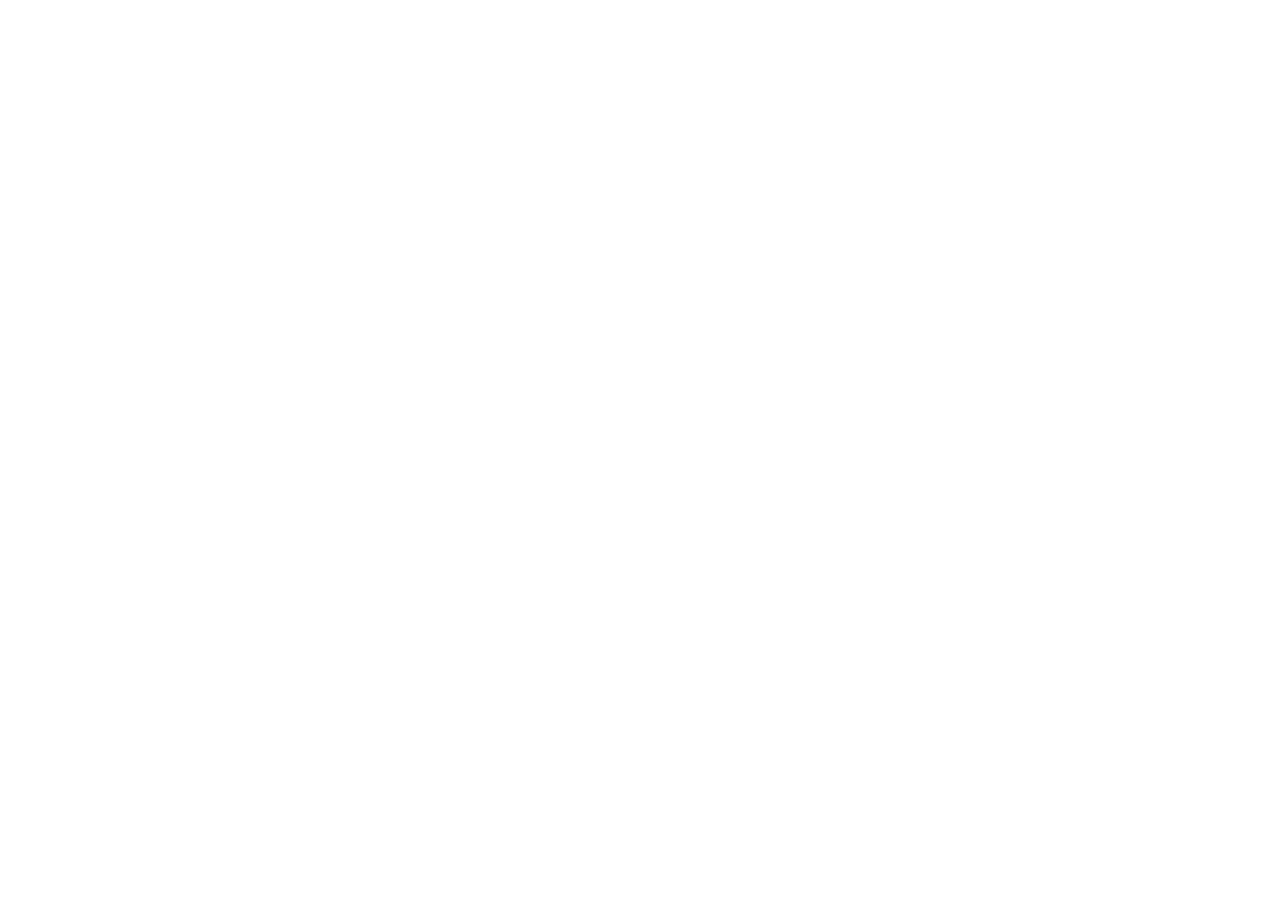
==== index.html @ 3b73e6c7 "Criando arquivos principais" ====
<!DOCTYPE html>
<html lang="ot-br">
  <head>
    <meta charset="UTF-8" />
    <meta name="viewport" content="width=device-width, initial-scale=1.0" />
    <title>Document</title>
  </head>
  <body>

    
    <script src="script.js"></script>
  </body>
</html>
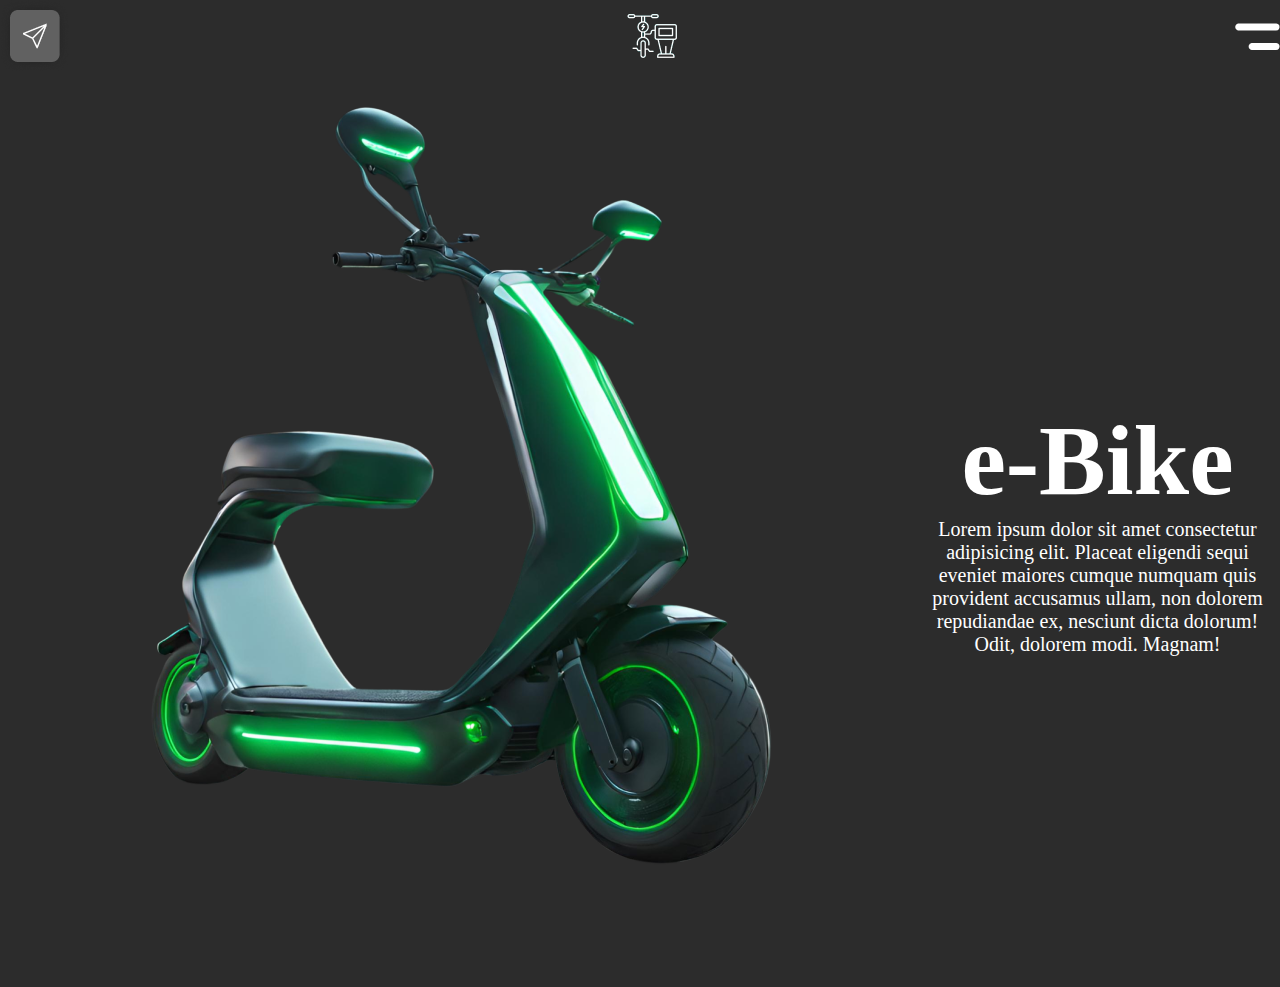
==== commit 7962bd75: "Adicionando css e js basico" ====
--- a/index.html
+++ b/index.html
@@ -4,10 +4,38 @@
     <meta charset="UTF-8" />
     <meta name="viewport" content="width=device-width, initial-scale=1.0" />
     <title>Document</title>
+    <link rel="stylesheet" href="css/style.css" />
   </head>
   <body>
+    <header>
+      <nav>
+        <div class="nav__img">
+          <img src="img/nav1.png" alt="" />
+          <img src="img/nav2.png" alt="" />
+          <img src="img/nav3.png" alt="" />
+        </div>
+      </nav>
+    </header>
+    <main>
+      <div class="conteudo">
+        <section id="banner">
+          <div class="container">
+            <img id="banner__img" />
+          </div>
+        </section>
+        <div class="texto">
+          <h1 class="h1">e-Bike</h1>
+          <p class="p">
+            Lorem ipsum dolor sit amet consectetur adipisicing elit. Placeat
+            eligendi sequi eveniet maiores cumque numquam quis provident
+            accusamus ullam, non dolorem repudiandae ex, nesciunt dicta dolorum!
+            Odit, dolorem modi. Magnam!
+          </p>
+        </div>
+      </div>
+    </main>
 
-    
+    <footer></footer>
     <script src="script.js"></script>
   </body>
 </html>
--- a/css/style.css
+++ b/css/style.css
@@ -0,0 +1,37 @@
+* {
+  padding: 0;
+  margin: 0;
+  box-sizing: border-box;
+}
+
+body {
+  background-color: rgb(44, 44, 44);
+}
+.nav__img {
+  display: flex;
+  justify-content: space-between;
+  align-items: center;
+}
+.conteudo {
+  display: flex;
+  justify-content: center;
+  align-items: center;
+}
+.main__img {
+  width: 50vw;
+  height: auto;
+}
+.texto {
+  margin-left: 20px; /* Espaço entre a imagem e o texto */
+}
+
+.h1 {
+  text-align: center;
+  color: white;
+  font-size: 100px;
+}
+.p {
+  text-align: center;
+  color: white;
+  font-size: 20px;
+}
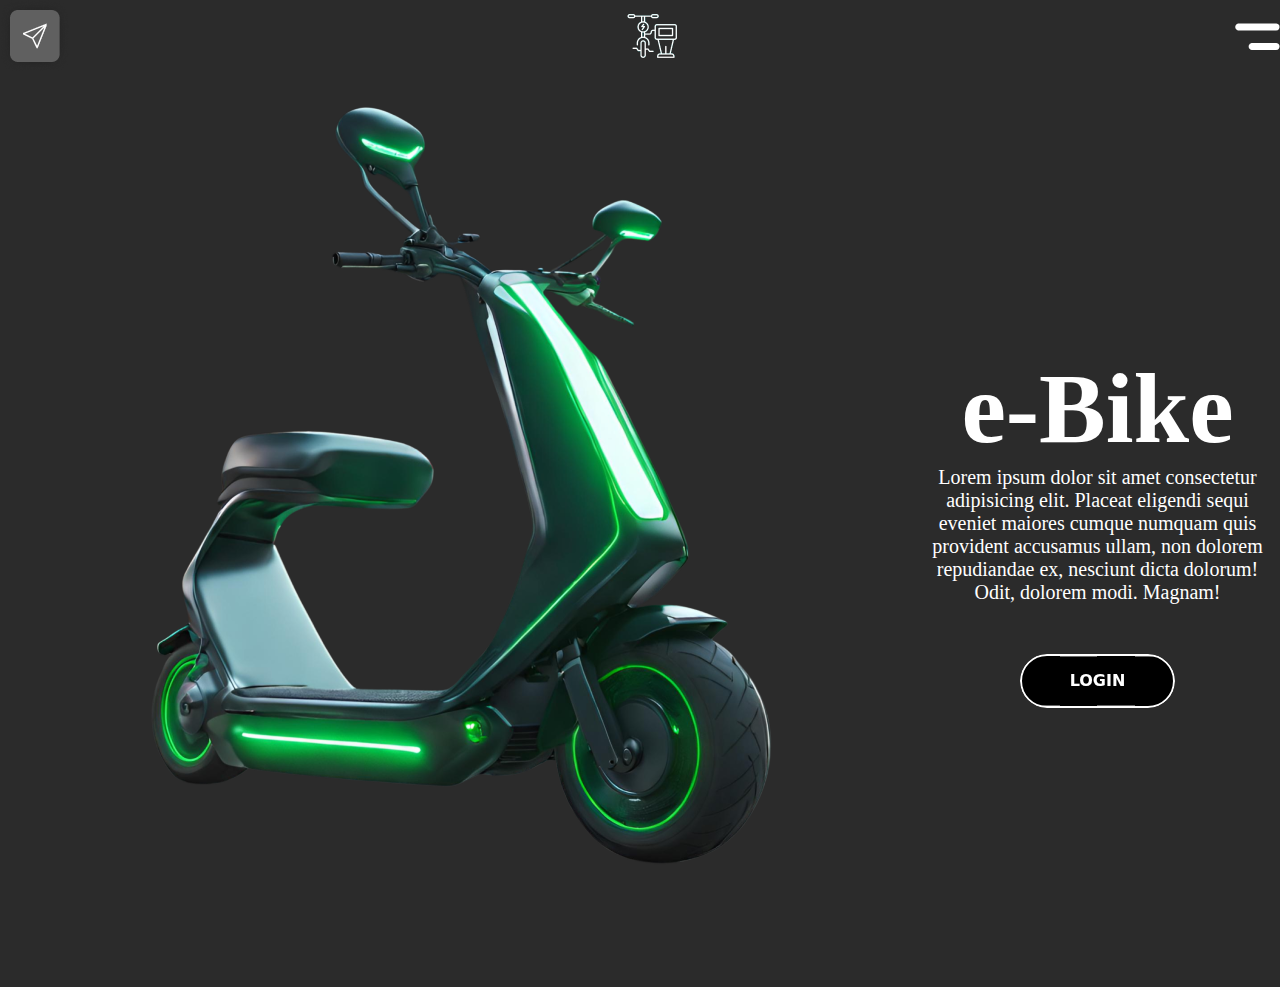
==== commit 80ac1c13: "Criando botões, acesso ao login, criando alart(comentado para nao aparecer toda hora)" ====
--- a/index.html
+++ b/index.html
@@ -12,7 +12,7 @@
         <div class="nav__img">
           <img src="img/nav1.png" alt="" />
           <img src="img/nav2.png" alt="" />
-          <img src="img/nav3.png" alt="" />
+          <img src="img/nav3.png" class="mudar_cor" alt="" />
         </div>
       </nav>
     </header>
@@ -31,6 +31,11 @@
             accusamus ullam, non dolorem repudiandae ex, nesciunt dicta dolorum!
             Odit, dolorem modi. Magnam!
           </p>
+          <div class="botao">
+            <button class="btn-12">
+              <span><a href="Login.html">Login</a></span>
+            </button>
+          </div>
         </div>
       </div>
     </main>
--- a/css/style.css
+++ b/css/style.css
@@ -5,12 +5,15 @@
 }
 
 body {
-  background-color: rgb(44, 44, 44);
+  background-color: rgb(43, 43, 43);
 }
 .nav__img {
   display: flex;
   justify-content: space-between;
   align-items: center;
+}
+.mudar_cor {
+  cursor: pointer;
 }
 .conteudo {
   display: flex;
@@ -35,3 +38,107 @@
   color: white;
   font-size: 20px;
 }
+.botao {
+  display: flex;
+  justify-content: center;
+  margin-top: 50px;
+}
+.botao a {
+  color: white;
+  text-decoration: none;
+}
+.btn-12,
+.btn-12 *,
+.btn-12 :after,
+.btn-12 :before,
+.btn-12:after,
+.btn-12:before {
+  border: 0 solid;
+  box-sizing: border-box;
+}
+
+.btn-12 {
+  -webkit-tap-highlight-color: transparent;
+  -webkit-appearance: button;
+  background-color: #000;
+  background-image: none;
+  color: #fff;
+  cursor: pointer;
+  font-family: ui-sans-serif, system-ui, -apple-system, BlinkMacSystemFont,
+    Segoe UI, Roboto, Helvetica Neue, Arial, Noto Sans, sans-serif,
+    Apple Color Emoji, Segoe UI Emoji, Segoe UI Symbol, Noto Color Emoji;
+  font-size: 100%;
+  font-weight: 900;
+  line-height: 1.5;
+  margin: 0;
+  -webkit-mask-image: -webkit-radial-gradient(#000, #fff);
+  padding: 0;
+  text-transform: uppercase;
+}
+
+.btn-12:disabled {
+  cursor: default;
+}
+
+.btn-12:-moz-focusring {
+  outline: auto;
+}
+
+.btn-12 svg {
+  display: block;
+  vertical-align: middle;
+}
+
+.btn-12 [hidden] {
+  display: none;
+}
+
+.btn-12 {
+  border-radius: 99rem;
+  border-width: 2px;
+  overflow: hidden;
+  padding: 0.8rem 3rem;
+  position: relative;
+}
+
+.btn-12 span {
+  mix-blend-mode: difference;
+}
+
+.btn-12:after,
+.btn-12:before {
+  background: linear-gradient(
+    90deg,
+    #fff 25%,
+    transparent 0,
+    transparent 50%,
+    #fff 0,
+    #fff 75%,
+    transparent 0
+  );
+  content: "";
+  inset: 0;
+  position: absolute;
+  transform: translateY(var(--progress, 100%));
+  transition: transform 0.2s ease;
+}
+
+.btn-12:after {
+  --progress: -100%;
+  background: linear-gradient(
+    90deg,
+    transparent 0,
+    transparent 25%,
+    #fff 0,
+    #fff 50%,
+    transparent 0,
+    transparent 75%,
+    #fff 0
+  );
+  z-index: -1;
+}
+
+.btn-12:hover:after,
+.btn-12:hover:before {
+  --progress: 0;
+}
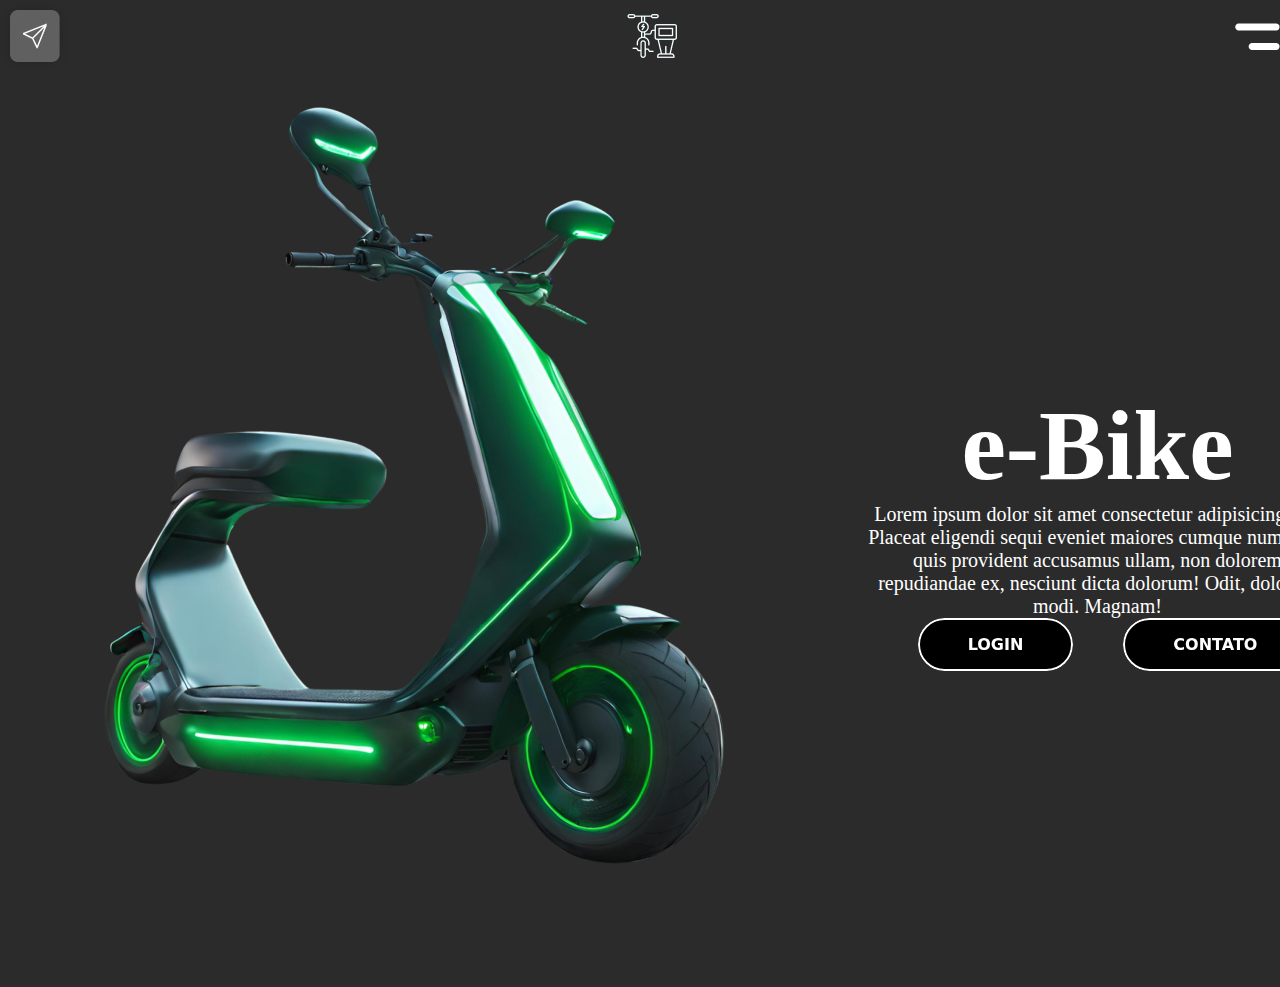
==== commit 15cbbc03: "Fazendo pagina de contato html, css e js" ====
--- a/index.html
+++ b/index.html
@@ -35,6 +35,10 @@
             <button class="btn-12">
               <span><a href="Login.html">Login</a></span>
             </button>
+            <div class="botao">
+              <button class="btn-12">
+                <span><a href="sobreContato.html">Contato</a></span>
+              </button>
           </div>
         </div>
       </div>
--- a/css/style.css
+++ b/css/style.css
@@ -41,7 +41,7 @@
 .botao {
   display: flex;
   justify-content: center;
-  margin-top: 50px;
+  margin: 0px 10px 0px 50px;
 }
 .botao a {
   color: white;
